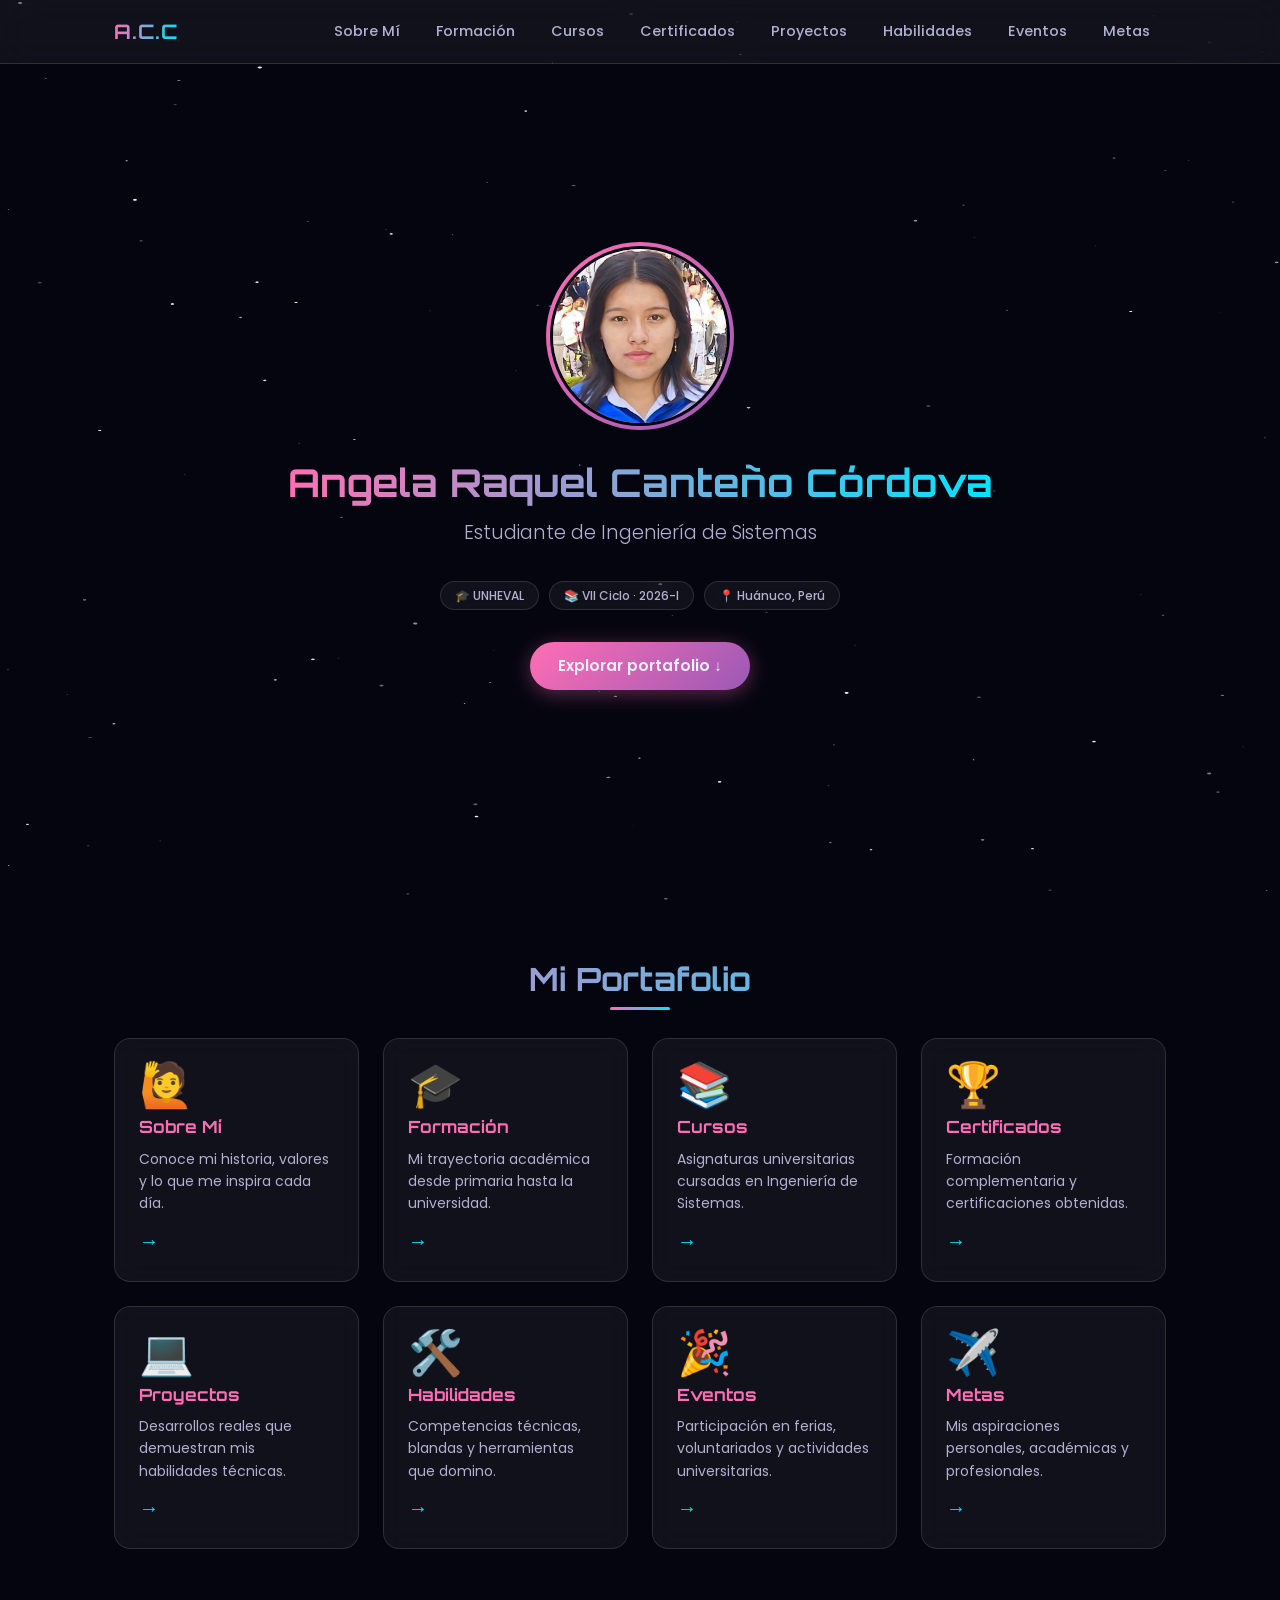
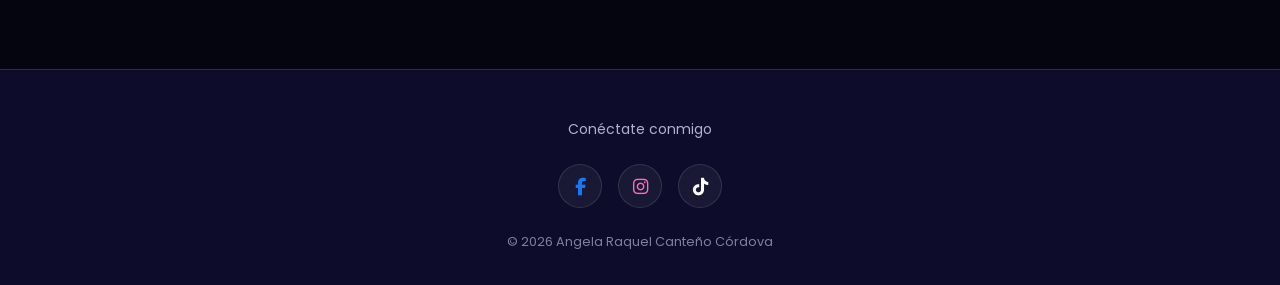
==== index.html @ c9b89c16 "Primera versión de mi página" ====
<!DOCTYPE html>
<html lang="es">
<head>
  <meta charset="UTF-8">
  <meta name="viewport" content="width=device-width, initial-scale=1.0">
  <meta name="description" content="Portafolio de Angela Raquel Canteño Córdova — Estudiante de Ingeniería de Sistemas, UNHEVAL, Huánuco, Perú.">
  <title>Angela Raquel Canteño Córdova | Portafolio</title>
  <link rel="stylesheet" href="https://cdnjs.cloudflare.com/ajax/libs/font-awesome/6.4.0/css/all.min.css" crossorigin="anonymous" referrerpolicy="no-referrer">
  <link rel="stylesheet" href="assets/css/style.css">
</head>
<body>

  <canvas id="stars-canvas" aria-hidden="true"></canvas>

  <!-- Navbar -->
  <header class="navbar">
    <div class="container">
      <a href="index.html" class="navbar-logo">A.C.C</a>

      <button class="hamburger" type="button" aria-label="Abrir menú" aria-expanded="false">
        <span></span>
        <span></span>
        <span></span>
      </button>

      <ul class="nav-menu">
        <li><a href="pages/sobre-mi.html">Sobre Mí</a></li>
        <li><a href="pages/formacion.html">Formación</a></li>
        <li><a href="pages/cursos.html">Cursos</a></li>
        <li><a href="pages/certificados.html">Certificados</a></li>
        <li><a href="pages/proyectos.html">Proyectos</a></li>
        <li><a href="pages/habilidades.html">Habilidades</a></li>
        <li><a href="pages/eventos.html">Eventos</a></li>
        <li><a href="pages/viajes-metas.html">Metas</a></li>
      </ul>
    </div>
  </header>

  <main>
    <!-- Hero -->
    <section class="hero-home">
      <div class="hero-photo-wrap">
        <img
          src="assets/img/perfil.jpg"
          class="hero-photo"
          width="180"
          height="180"
        >
      </div>

      <h1 class="hero-title">Angela Raquel Canteño Córdova</h1>
      <p class="hero-subtitle">Estudiante de Ingeniería de Sistemas</p>

      <div class="hero-chips">
        <span class="tag-chip">🎓 UNHEVAL</span>
        <span class="tag-chip">📚 VII Ciclo · 2026-I</span>
        <span class="tag-chip">📍 Huánuco, Perú</span>
      </div>

      <a href="#secciones" class="btn-primary">Explorar portafolio ↓</a>
    </section>

    <!-- Cards -->
    <section id="secciones" class="section-cards">
      <div class="container">
        <h2 class="section-title text-center">Mi Portafolio</h2>

        <div class="cards-grid">
          <a href="pages/sobre-mi.html" class="glass-card portfolio-card animate-on-scroll" style="--delay: 0.1s">
            <span class="card-emoji anim-float" aria-hidden="true">🙋</span>
            <h3 class="card-title">Sobre Mí</h3>
            <p class="card-desc">Conoce mi historia, valores y lo que me inspira cada día.</p>
            <span class="card-arrow">→</span>
          </a>

          <a href="pages/formacion.html" class="glass-card portfolio-card animate-on-scroll" style="--delay: 0.2s">
            <span class="card-emoji anim-float" aria-hidden="true">🎓</span>
            <h3 class="card-title">Formación</h3>
            <p class="card-desc">Mi trayectoria académica desde primaria hasta la universidad.</p>
            <span class="card-arrow">→</span>
          </a>

          <a href="pages/cursos.html" class="glass-card portfolio-card animate-on-scroll" style="--delay: 0.3s">
            <span class="card-emoji anim-float" aria-hidden="true">📚</span>
            <h3 class="card-title">Cursos</h3>
            <p class="card-desc">Asignaturas universitarias cursadas en Ingeniería de Sistemas.</p>
            <span class="card-arrow">→</span>
          </a>

          <a href="pages/certificados.html" class="glass-card portfolio-card animate-on-scroll" style="--delay: 0.4s">
            <span class="card-emoji anim-float" aria-hidden="true">🏆</span>
            <h3 class="card-title">Certificados</h3>
            <p class="card-desc">Formación complementaria y certificaciones obtenidas.</p>
            <span class="card-arrow">→</span>
          </a>

          <a href="pages/proyectos.html" class="glass-card portfolio-card animate-on-scroll" style="--delay: 0.5s">
            <span class="card-emoji anim-float" aria-hidden="true">💻</span>
            <h3 class="card-title">Proyectos</h3>
            <p class="card-desc">Desarrollos reales que demuestran mis habilidades técnicas.</p>
            <span class="card-arrow">→</span>
          </a>

          <a href="pages/habilidades.html" class="glass-card portfolio-card animate-on-scroll" style="--delay: 0.6s">
            <span class="card-emoji anim-float" aria-hidden="true">🛠️</span>
            <h3 class="card-title">Habilidades</h3>
            <p class="card-desc">Competencias técnicas, blandas y herramientas que domino.</p>
            <span class="card-arrow">→</span>
          </a>

          <a href="pages/eventos.html" class="glass-card portfolio-card animate-on-scroll" style="--delay: 0.7s">
            <span class="card-emoji anim-float" aria-hidden="true">🎉</span>
            <h3 class="card-title">Eventos</h3>
            <p class="card-desc">Participación en ferias, voluntariados y actividades universitarias.</p>
            <span class="card-arrow">→</span>
          </a>

          <a href="pages/viajes-metas.html" class="glass-card portfolio-card animate-on-scroll" style="--delay: 0.8s">
            <span class="card-emoji anim-float" aria-hidden="true">✈️</span>
            <h3 class="card-title">Metas</h3>
            <p class="card-desc">Mis aspiraciones personales, académicas y profesionales.</p>
            <span class="card-arrow">→</span>
          </a>
        </div>
      </div>
    </section>
  </main>

  <!-- Footer -->
  <footer class="footer">
    <div class="container">
      <p class="footer-text">Conéctate conmigo</p>
      <div class="footer-social">
        <a
          href="https://facebook.com/angela.canteno"
          class="social-icon facebook"
          target="_blank"
          rel="noopener noreferrer"
          aria-label="Facebook"
        >
          <i class="fa-brands fa-facebook-f" aria-hidden="true"></i>
        </a>
        <a
          href="https://instagram.com/jisvly?igsh=MXY1YnVvYzBodHlzaQ=="
          class="social-icon instagram"
          target="_blank"
          rel="noopener noreferrer"
          aria-label="Instagram"
        >
          <i class="fa-brands fa-instagram" aria-hidden="true"></i>
        </a>
        <a
          href="https://www.tiktok.com/@lixpupin?_r=1&_t=ZS-96fimWKmJ09"
          class="social-icon tiktok"
          target="_blank"
          rel="noopener noreferrer"
          aria-label="TikTok"
        >
          <i class="fa-brands fa-tiktok" aria-hidden="true"></i>
        </a>
      </div>
      <p class="footer-copy">© 2026 Angela Raquel Canteño Córdova</p>
    </div>
  </footer>

  <script src="assets/js/main.js"></script>
</body>
</html>
---- assets/css/style.css ----
/* ============================================================
   Portafolio personal — Glassmorphism · Dark · Tech
   ============================================================ */

@import url('https://fonts.googleapis.com/css2?family=Orbitron:wght@400;700&family=Poppins:wght@300;400;600;700&display=swap');

/* ── Variables ───────────────────────────────────────────── */
:root {
  --bg-primary: #050510;
  --bg-secondary: #0d0d2b;
  --rosa: #ff6eb4;
  --cian: #00e5ff;
  --morado: #9b59b6;
  --azul-noche: #1a1a4e;
  --texto: #f0f0ff;
  --texto-suave: #b0b0d0;
  --glass: rgba(255, 255, 255, 0.05);
  --glass-border: rgba(255, 255, 255, 0.12);
  --radius: 16px;
  --transition: all 0.3s ease;
}

/* ── Reset ─────────────────────────────────────────────────── */
*,
*::before,
*::after {
  margin: 0;
  padding: 0;
  box-sizing: border-box;
}

html {
  scroll-behavior: smooth;
  font-size: 16px;
}

body {
  font-family: 'Poppins', sans-serif;
  font-weight: 400;
  background-color: var(--bg-primary);
  color: var(--texto);
  line-height: 1.6;
  min-height: 100vh;
  overflow-x: hidden;
  -webkit-font-smoothing: antialiased;
  -moz-osx-font-smoothing: grayscale;
}

img,
picture,
video,
canvas,
svg {
  display: block;
  max-width: 100%;
}

input,
button,
textarea,
select {
  font: inherit;
  color: inherit;
}

button {
  cursor: pointer;
  border: none;
  background: none;
}

a {
  color: inherit;
  text-decoration: none;
}

ul,
ol {
  list-style: none;
}

h1, h2, h3, h4, h5, h6 {
  line-height: 1.2;
  font-weight: 600;
}

p {
  color: var(--texto-suave);
}

/* ── Scrollbar ─────────────────────────────────────────────── */
::-webkit-scrollbar {
  width: 6px;
  height: 6px;
}

::-webkit-scrollbar-track {
  background: var(--bg-primary);
}

::-webkit-scrollbar-thumb {
  background: linear-gradient(180deg, var(--rosa), var(--morado));
  border-radius: 3px;
}

::-webkit-scrollbar-thumb:hover {
  background: linear-gradient(180deg, var(--morado), var(--rosa));
}

* {
  scrollbar-width: thin;
  scrollbar-color: var(--rosa) var(--bg-primary);
}

/* ── Keyframes ─────────────────────────────────────────────── */
@keyframes fadeInUp {
  from {
    opacity: 0;
    transform: translateY(30px);
  }
  to {
    opacity: 1;
    transform: translateY(0);
  }
}

@keyframes fadeInLeft {
  from {
    opacity: 0;
    transform: translateX(-30px);
  }
  to {
    opacity: 1;
    transform: translateX(0);
  }
}

@keyframes fadeInRight {
  from {
    opacity: 0;
    transform: translateX(30px);
  }
  to {
    opacity: 1;
    transform: translateX(0);
  }
}

@keyframes float {
  0%, 100% { transform: translateY(0); }
  50% { transform: translateY(-12px); }
}

@keyframes pulse {
  0%, 100% { transform: scale(1); opacity: 1; }
  50% { transform: scale(1.05); opacity: 0.85; }
}

@keyframes glowRosa {
  0%, 100% { box-shadow: 0 0 20px rgba(255, 110, 180, 0.3); }
  50% { box-shadow: 0 0 40px rgba(255, 110, 180, 0.6); }
}

@keyframes rotateSlow {
  from { transform: rotate(0deg); }
  to { transform: rotate(360deg); }
}

@keyframes twinkle {
  0%, 100% { opacity: 0.3; transform: scale(0.8); }
  50% { opacity: 1; transform: scale(1.2); }
}

@keyframes bubbleRise {
  0% {
    opacity: 0;
    transform: translateY(100%) scale(0.5);
  }
  20% { opacity: 0.6; }
  100% {
    opacity: 0;
    transform: translateY(-120vh) scale(1);
  }
}

@keyframes petalFall {
  0% {
    opacity: 1;
    transform: translateY(-10vh) rotate(0deg) translateX(0);
  }
  100% {
    opacity: 0;
    transform: translateY(110vh) rotate(720deg) translateX(80px);
  }
}

@keyframes cloudFloat {
  0%, 100% { transform: translateX(0); }
  50% { transform: translateX(30px); }
}

/* ── Layout ──────────────────────────────────────────────────── */
.container {
  width: 100%;
  max-width: 1100px;
  margin: 0 auto;
  padding: 0 24px;
}

.page-hero {
  text-align: center;
  padding-top: 100px;
  padding-bottom: 48px;
}

/* ── Section title ─────────────────────────────────────────── */
.section-title {
  font-family: 'Orbitron', sans-serif;
  font-size: clamp(1.5rem, 4vw, 2rem);
  font-weight: 700;
  background: linear-gradient(90deg, var(--rosa), var(--cian));
  -webkit-background-clip: text;
  background-clip: text;
  -webkit-text-fill-color: transparent;
  display: inline-block;
  position: relative;
  margin-bottom: 40px;
}

.section-title::after {
  content: '';
  position: absolute;
  left: 50%;
  bottom: -12px;
  transform: translateX(-50%);
  width: 60px;
  height: 3px;
  background: linear-gradient(90deg, var(--rosa), var(--cian));
  border-radius: 2px;
}

.section-title.text-left::after {
  left: 0;
  transform: none;
}

/* ── Glass card ────────────────────────────────────────────── */
.glass-card {
  background: var(--glass);
  backdrop-filter: blur(12px);
  -webkit-backdrop-filter: blur(12px);
  border: 1px solid var(--glass-border);
  border-radius: var(--radius);
  padding: 24px;
  transition: var(--transition);
}

.glass-card:hover {
  transform: translateY(-6px);
  box-shadow: 0 12px 40px rgba(255, 110, 180, 0.25);
  border-color: rgba(255, 110, 180, 0.3);
}

/* ── Buttons ─────────────────────────────────────────────────── */
.btn-primary {
  display: inline-flex;
  align-items: center;
  justify-content: center;
  gap: 8px;
  padding: 12px 28px;
  background: linear-gradient(135deg, var(--rosa), var(--morado));
  color: var(--texto);
  font-weight: 600;
  font-size: 0.95rem;
  border-radius: 50px;
  border: none;
  transition: var(--transition);
  box-shadow: 0 4px 20px rgba(255, 110, 180, 0.35);
}

.btn-primary:hover {
  transform: translateY(-2px);
  box-shadow: 0 8px 30px rgba(255, 110, 180, 0.5);
  filter: brightness(1.1);
}

.btn-secondary {
  display: inline-flex;
  align-items: center;
  justify-content: center;
  gap: 8px;
  padding: 11px 27px;
  background: transparent;
  color: var(--rosa);
  font-weight: 600;
  font-size: 0.95rem;
  border-radius: 50px;
  border: 2px solid var(--rosa);
  transition: var(--transition);
}

.btn-secondary:hover {
  background: rgba(255, 110, 180, 0.1);
  box-shadow: 0 0 20px rgba(255, 110, 180, 0.3);
  transform: translateY(-2px);
}

.btn-back {
  position: fixed;
  bottom: 24px;
  left: 24px;
  z-index: 900;
  display: inline-flex;
  align-items: center;
  gap: 8px;
  padding: 10px 20px;
  background: var(--glass);
  backdrop-filter: blur(12px);
  -webkit-backdrop-filter: blur(12px);
  border: 1px solid var(--rosa);
  border-radius: 50px;
  color: var(--texto);
  font-size: 0.875rem;
  font-weight: 500;
  transition: var(--transition);
}

.btn-back:hover {
  background: rgba(255, 110, 180, 0.15);
  box-shadow: 0 0 24px rgba(255, 110, 180, 0.35);
  transform: translateX(-4px);
}

/* ── Tag chip ────────────────────────────────────────────────── */
.tag-chip {
  display: inline-block;
  padding: 4px 14px;
  font-size: 0.75rem;
  font-weight: 500;
  color: var(--texto-suave);
  background: var(--glass);
  backdrop-filter: blur(8px);
  -webkit-backdrop-filter: blur(8px);
  border: 1px solid var(--glass-border);
  border-radius: 50px;
  transition: var(--transition);
}

.tag-chip:hover {
  border-color: var(--rosa);
  color: var(--texto);
}

/* ── Grids ───────────────────────────────────────────────────── */
.grid-2 {
  display: grid;
  grid-template-columns: repeat(2, 1fr);
  gap: 24px;
}

.grid-3 {
  display: grid;
  grid-template-columns: repeat(3, 1fr);
  gap: 24px;
}

.grid-4 {
  display: grid;
  grid-template-columns: repeat(4, 1fr);
  gap: 24px;
}

/* ── Scroll animations ───────────────────────────────────────── */
.animate-on-scroll {
  opacity: 0;
  transform: translateY(30px);
  transition: opacity 0.6s ease, transform 0.6s ease;
}

.animate-on-scroll.visible {
  opacity: 1;
  transform: translateY(0);
  animation: fadeInUp 0.6s ease forwards;
  animation-delay: var(--delay, 0s);
}

/* Utility animation classes */
.anim-fade-up    { animation: fadeInUp 0.8s ease forwards; }
.anim-fade-left  { animation: fadeInLeft 0.8s ease forwards; }
.anim-fade-right { animation: fadeInRight 0.8s ease forwards; }
.anim-float      { animation: float 3s ease-in-out infinite; }
.anim-pulse      { animation: pulse 2s ease-in-out infinite; }
.anim-glow       { animation: glowRosa 2s ease-in-out infinite; }
.anim-rotate     { animation: rotateSlow 20s linear infinite; }
.anim-twinkle    { animation: twinkle 2s ease-in-out infinite; }
.anim-bubble     { animation: bubbleRise 8s ease-in infinite; }
.anim-petal      { animation: petalFall 10s linear infinite; }
.anim-cloud      { animation: cloudFloat 6s ease-in-out infinite; }

/* ── Navbar ──────────────────────────────────────────────────── */
.navbar {
  position: fixed;
  top: 0;
  left: 0;
  right: 0;
  z-index: 1000;
  height: 64px;
  display: flex;
  align-items: center;
  background: var(--glass);
  backdrop-filter: blur(16px);
  -webkit-backdrop-filter: blur(16px);
  border-bottom: 1px solid var(--glass-border);
  transition: var(--transition);
}

.navbar.scrolled {
  background: rgba(5, 5, 16, 0.85);
  backdrop-filter: blur(20px);
  -webkit-backdrop-filter: blur(20px);
  box-shadow: 0 4px 30px rgba(0, 0, 0, 0.4);
}

.navbar .container {
  display: flex;
  align-items: center;
  justify-content: space-between;
  height: 100%;
}

.navbar-logo {
  font-family: 'Orbitron', sans-serif;
  font-size: 1.25rem;
  font-weight: 700;
  background: linear-gradient(90deg, var(--rosa), var(--cian));
  -webkit-background-clip: text;
  background-clip: text;
  -webkit-text-fill-color: transparent;
  letter-spacing: 1px;
}

.navbar-menu {
  display: flex;
  align-items: center;
  gap: 8px;
}

.navbar-menu > li > a,
.nav-menu > li > a {
  display: block;
  padding: 8px 16px;
  font-size: 0.9rem;
  font-weight: 500;
  color: var(--texto-suave);
  border-radius: 8px;
  transition: var(--transition);
}

.navbar-menu > li > a:hover,
.navbar-menu > li > a.active,
.nav-menu > li > a:hover,
.nav-menu > li > a.active {
  color: var(--texto);
  background: rgba(255, 255, 255, 0.06);
}

/* Hamburger */
.navbar-toggle {
  display: none;
  flex-direction: column;
  justify-content: center;
  gap: 5px;
  width: 36px;
  height: 36px;
  padding: 6px;
  border-radius: 8px;
  transition: var(--transition);
}

.navbar-toggle span {
  display: block;
  width: 100%;
  height: 2px;
  background: var(--texto);
  border-radius: 2px;
  transition: var(--transition);
}

.navbar-toggle.active span:nth-child(1) {
  transform: translateY(7px) rotate(45deg);
}

.navbar-toggle.active span:nth-child(2) {
  opacity: 0;
}

.navbar-toggle.active span:nth-child(3) {
  transform: translateY(-7px) rotate(-45deg);
}

/* ── Footer ──────────────────────────────────────────────────── */
.footer {
  background: var(--bg-secondary);
  padding: 48px 0 32px;
  margin-top: 80px;
  border-top: 1px solid var(--glass-border);
}

.footer .container {
  display: flex;
  flex-direction: column;
  align-items: center;
  gap: 24px;
  text-align: center;
}

.footer-brand {
  font-family: 'Orbitron', sans-serif;
  font-size: 1.1rem;
  font-weight: 700;
  background: linear-gradient(90deg, var(--rosa), var(--cian));
  -webkit-background-clip: text;
  background-clip: text;
  -webkit-text-fill-color: transparent;
}

.footer-text {
  font-size: 0.875rem;
  color: var(--texto-suave);
}

.footer-social {
  display: flex;
  gap: 16px;
}

.social-icon {
  display: flex;
  align-items: center;
  justify-content: center;
  width: 44px;
  height: 44px;
  border-radius: 50%;
  background: var(--glass);
  backdrop-filter: blur(8px);
  -webkit-backdrop-filter: blur(8px);
  border: 1px solid var(--glass-border);
  font-size: 1.1rem;
  transition: var(--transition);
}

.social-icon.facebook {
  color: #1877f2;
}

.social-icon.instagram {
  color: var(--rosa);
}

.social-icon.tiktok {
  color: #ffffff;
}

.social-icon:hover {
  transform: translateY(-4px) scale(1.1);
  box-shadow: 0 8px 24px rgba(255, 110, 180, 0.3);
  border-color: rgba(255, 110, 180, 0.4);
}

.social-icon.facebook:hover {
  background: rgba(24, 119, 242, 0.15);
  box-shadow: 0 8px 24px rgba(24, 119, 242, 0.35);
}

.social-icon.instagram:hover {
  background: rgba(255, 110, 180, 0.15);
}

.social-icon.tiktok:hover {
  background: rgba(255, 255, 255, 0.1);
}

.footer-copy {
  font-size: 0.8rem;
  color: var(--texto-suave);
  opacity: 0.7;
}

/* ── Home (index) ────────────────────────────────────────────── */
#stars-canvas {
  position: fixed;
  top: 0;
  left: 0;
  width: 100%;
  height: 100%;
  z-index: -1;
  pointer-events: none;
}

.hero-home {
  min-height: 100vh;
  display: flex;
  flex-direction: column;
  align-items: center;
  justify-content: center;
  text-align: center;
  padding: 80px 24px 48px;
  position: relative;
}

.hero-photo-wrap {
  position: relative;
  width: 188px;
  height: 188px;
  margin-bottom: 28px;
  border-radius: 50%;
  padding: 4px;
  background: linear-gradient(135deg, var(--rosa), var(--morado), var(--cian), var(--rosa));
  background-size: 300% 300%;
  animation: borderGlow 4s ease infinite;
}

@keyframes borderGlow {
  0%, 100% { background-position: 0% 50%; }
  50% { background-position: 100% 50%; }
}

.hero-photo {
  width: 180px;
  height: 180px;
  border-radius: 50%;
  object-fit: cover;
  border: 3px solid var(--bg-primary);
}

.hero-title {
  font-family: 'Orbitron', sans-serif;
  font-size: clamp(1.4rem, 4.5vw, 2.4rem);
  font-weight: 700;
  line-height: 1.25;
  max-width: 900px;
  background: linear-gradient(90deg, var(--rosa), var(--cian));
  -webkit-background-clip: text;
  background-clip: text;
  -webkit-text-fill-color: transparent;
  margin-bottom: 12px;
}

.hero-subtitle {
  font-size: clamp(1rem, 2.5vw, 1.2rem);
  color: var(--texto-suave);
  font-weight: 300;
  margin-bottom: 8px;
}

.hero-chips {
  display: flex;
  flex-wrap: wrap;
  gap: 10px;
  justify-content: center;
  margin: 24px 0 32px;
}

.section-cards {
  padding: 60px 0 40px;
}

.section-cards .section-title {
  display: block;
  text-align: center;
  width: 100%;
}

.section-cards .section-title::after {
  left: 50%;
  transform: translateX(-50%);
}

.text-center {
  text-align: center;
}

.cards-grid {
  display: grid;
  grid-template-columns: repeat(4, 1fr);
  gap: 24px;
}

.portfolio-card {
  display: flex;
  flex-direction: column;
  gap: 10px;
  min-height: 200px;
  text-decoration: none;
  color: inherit;
  cursor: pointer;
}

.portfolio-card .card-emoji {
  font-size: 2.75rem;
  line-height: 1;
}

.portfolio-card .card-title {
  font-family: 'Orbitron', sans-serif;
  font-size: 1.05rem;
  font-weight: 700;
  color: var(--rosa);
}

.portfolio-card .card-desc {
  font-size: 0.875rem;
  flex: 1;
}

.portfolio-card .card-arrow {
  font-size: 1.25rem;
  font-weight: 600;
  color: var(--cian);
  transition: var(--transition);
}

.portfolio-card:hover .card-arrow {
  transform: translateX(6px);
}

.nav-menu {
  display: flex;
  align-items: center;
  gap: 4px;
}

.hamburger {
  display: none;
  flex-direction: column;
  justify-content: center;
  gap: 5px;
  width: 36px;
  height: 36px;
  padding: 6px;
  border-radius: 8px;
  transition: var(--transition);
}

.hamburger span {
  display: block;
  width: 100%;
  height: 2px;
  background: var(--texto);
  border-radius: 2px;
  transition: var(--transition);
}

.hamburger.active span:nth-child(1) {
  transform: translateY(7px) rotate(45deg);
}

.hamburger.active span:nth-child(2) {
  opacity: 0;
}

.hamburger.active span:nth-child(3) {
  transform: translateY(-7px) rotate(-45deg);
}

/* Accordion, tabs, carousel */
.accordion-body {
  overflow: hidden;
}

.tab-panel {
  display: none;
}

.tab-panel.active {
  display: block;
}

.tab-btn.active {
  color: var(--rosa);
}

.carousel-viewport {
  overflow: hidden;
}

/* ── Responsive ──────────────────────────────────────────────── */
@media (max-width: 900px) {
  .grid-3,
  .grid-4 {
    grid-template-columns: repeat(2, 1fr);
  }

  .cards-grid {
    grid-template-columns: repeat(2, 1fr);
  }

  .hero-title {
    font-size: clamp(1.25rem, 5vw, 1.75rem);
  }

  .navbar-toggle,
  .hamburger {
    display: flex;
  }

  .navbar-menu,
  .nav-menu {
    position: fixed;
    top: 64px;
    left: 0;
    right: 0;
    flex-direction: column;
    align-items: stretch;
    gap: 4px;
    padding: 0 16px;
    background: rgba(5, 5, 16, 0.97);
    backdrop-filter: blur(20px);
    -webkit-backdrop-filter: blur(20px);
    border-bottom: 1px solid transparent;
    max-height: 0;
    overflow: hidden;
    opacity: 0;
    visibility: hidden;
    pointer-events: none;
    transition: max-height 0.35s ease, opacity 0.3s ease, padding 0.35s ease, visibility 0.3s ease, border-color 0.3s ease;
  }

  .navbar-menu.open,
  .nav-menu.open {
    max-height: 420px;
    padding: 16px;
    opacity: 1;
    visibility: visible;
    pointer-events: auto;
    overflow-y: auto;
    border-bottom-color: var(--glass-border);
  }

  .navbar-menu > li > a,
  .nav-menu > li > a {
    padding: 14px 16px;
    border-radius: var(--radius);
  }

  .page-hero {
    padding-top: 88px;
  }
}

@media (max-width: 480px) {
  .grid-2,
  .grid-3,
  .grid-4 {
    grid-template-columns: 1fr;
  }

  .cards-grid {
    grid-template-columns: 1fr;
  }

  .hero-home {
    padding: 72px 16px 40px;
  }

  .hero-photo-wrap {
    width: 168px;
    height: 168px;
  }

  .hero-photo {
    width: 160px;
    height: 160px;
  }

  .hero-chips {
    flex-direction: column;
    align-items: center;
  }

  .container {
    padding: 0 16px;
  }

  .page-hero {
    padding-top: 80px;
    padding-bottom: 32px;
  }

  .btn-back {
    bottom: 16px;
    left: 16px;
    padding: 8px 16px;
    font-size: 0.8rem;
  }

  .glass-card {
    padding: 18px;
  }
}
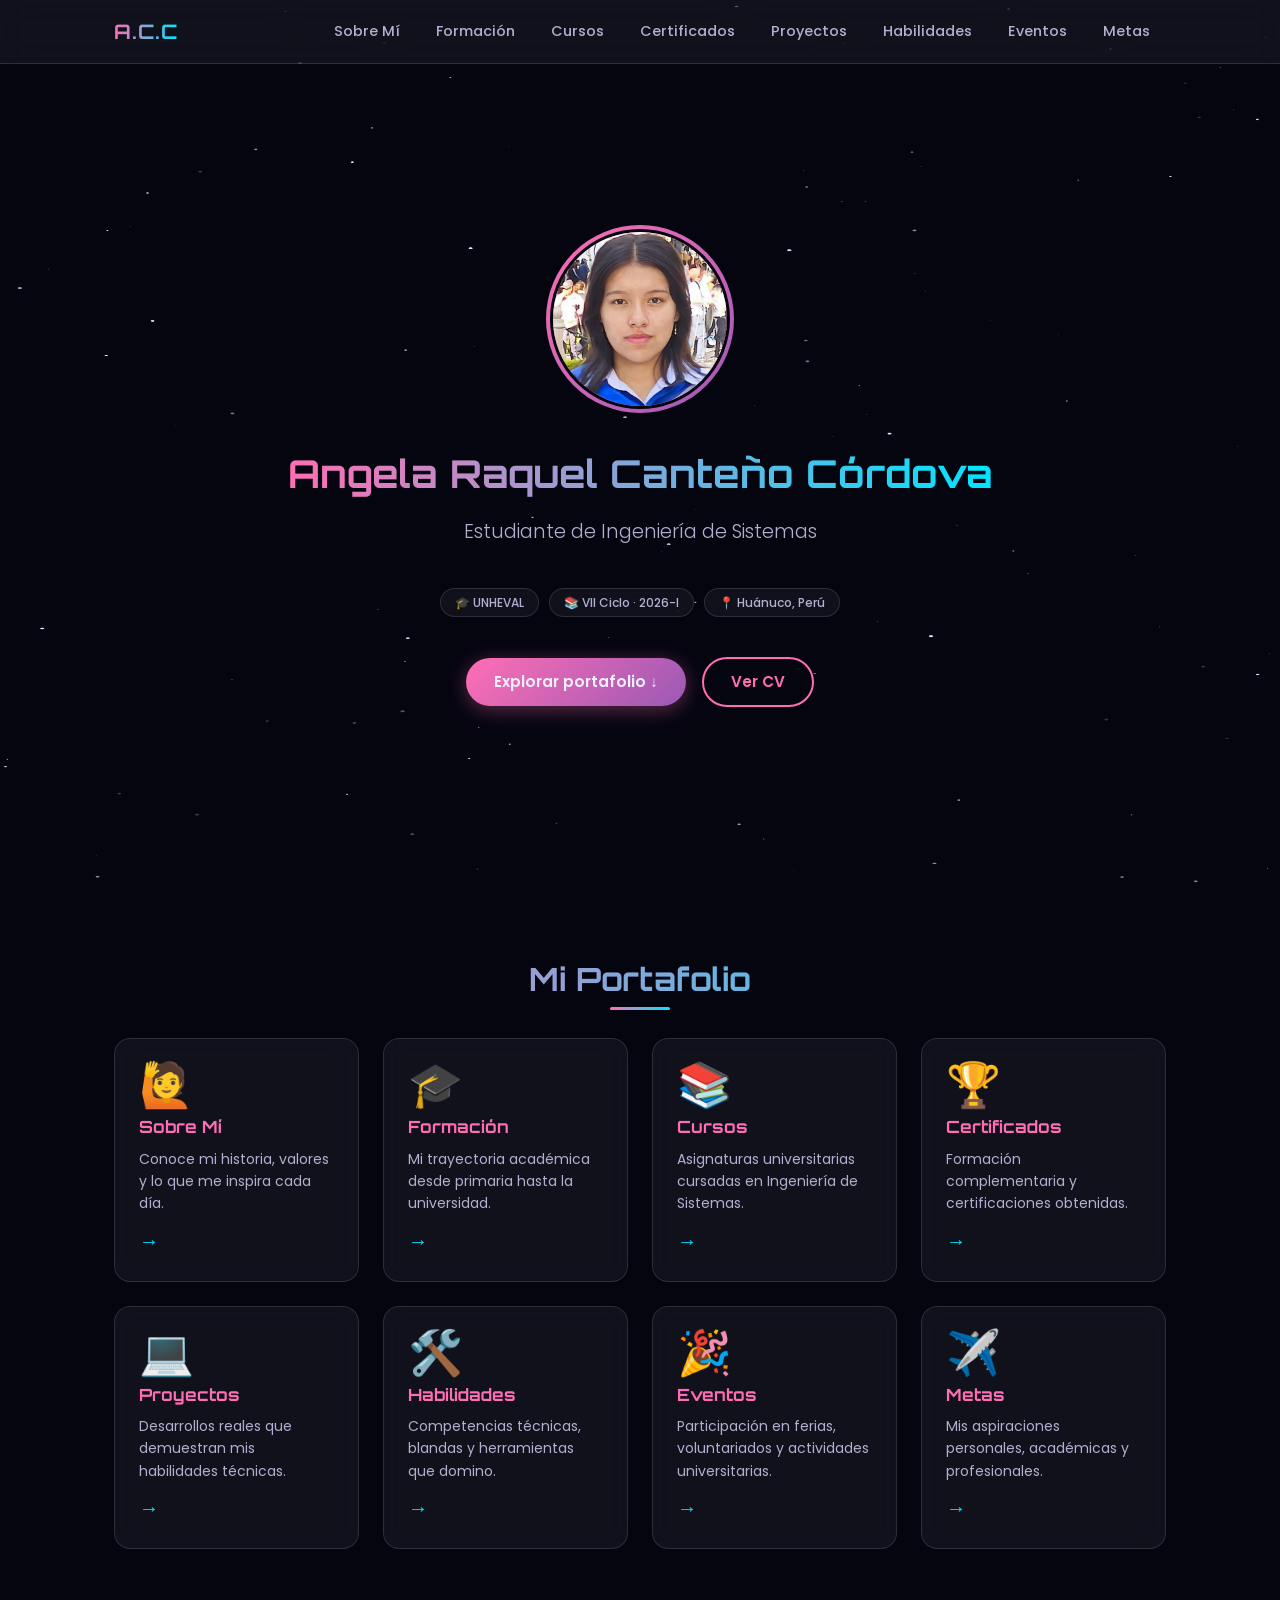
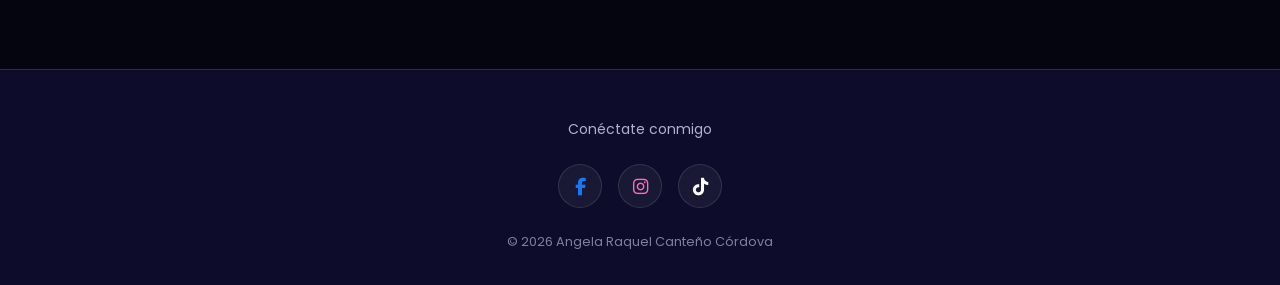
==== commit fcc89f3a: "opción ver cv" ====
--- a/index.html
+++ b/index.html
@@ -7,6 +7,15 @@
   <title>Angela Raquel Canteño Córdova | Portafolio</title>
   <link rel="stylesheet" href="https://cdnjs.cloudflare.com/ajax/libs/font-awesome/6.4.0/css/all.min.css" crossorigin="anonymous" referrerpolicy="no-referrer">
   <link rel="stylesheet" href="assets/css/style.css">
+  <style>
+    .hero-buttons{
+    display: flex;
+    justify-content: center;
+    gap: 16px;
+    flex-wrap: wrap;
+    align-items: center;
+    }
+  </style>
 </head>
 <body>
 
@@ -56,8 +65,11 @@
         <span class="tag-chip">📚 VII Ciclo · 2026-I</span>
         <span class="tag-chip">📍 Huánuco, Perú</span>
       </div>
-
-      <a href="#secciones" class="btn-primary">Explorar portafolio ↓</a>
+      <div class="hero-buttons">
+        <a href="#secciones" class="btn-primary">Explorar portafolio ↓</a>
+        <a href="assets/cv/cv-angela.pdf" target="_blank" class="btn-secondary">Ver CV</a>
+      </div>
+      
     </section>
 
     <!-- Cards -->
--- a/assets/css/style.css
+++ b/assets/css/style.css
@@ -600,6 +600,9 @@
 .hero-home {
   min-height: 100vh;
   display: flex;
+  flex-wrap: wrap;
+  gap: 8px;
+  margin-top: auto;
   flex-direction: column;
   align-items: center;
   justify-content: center;
